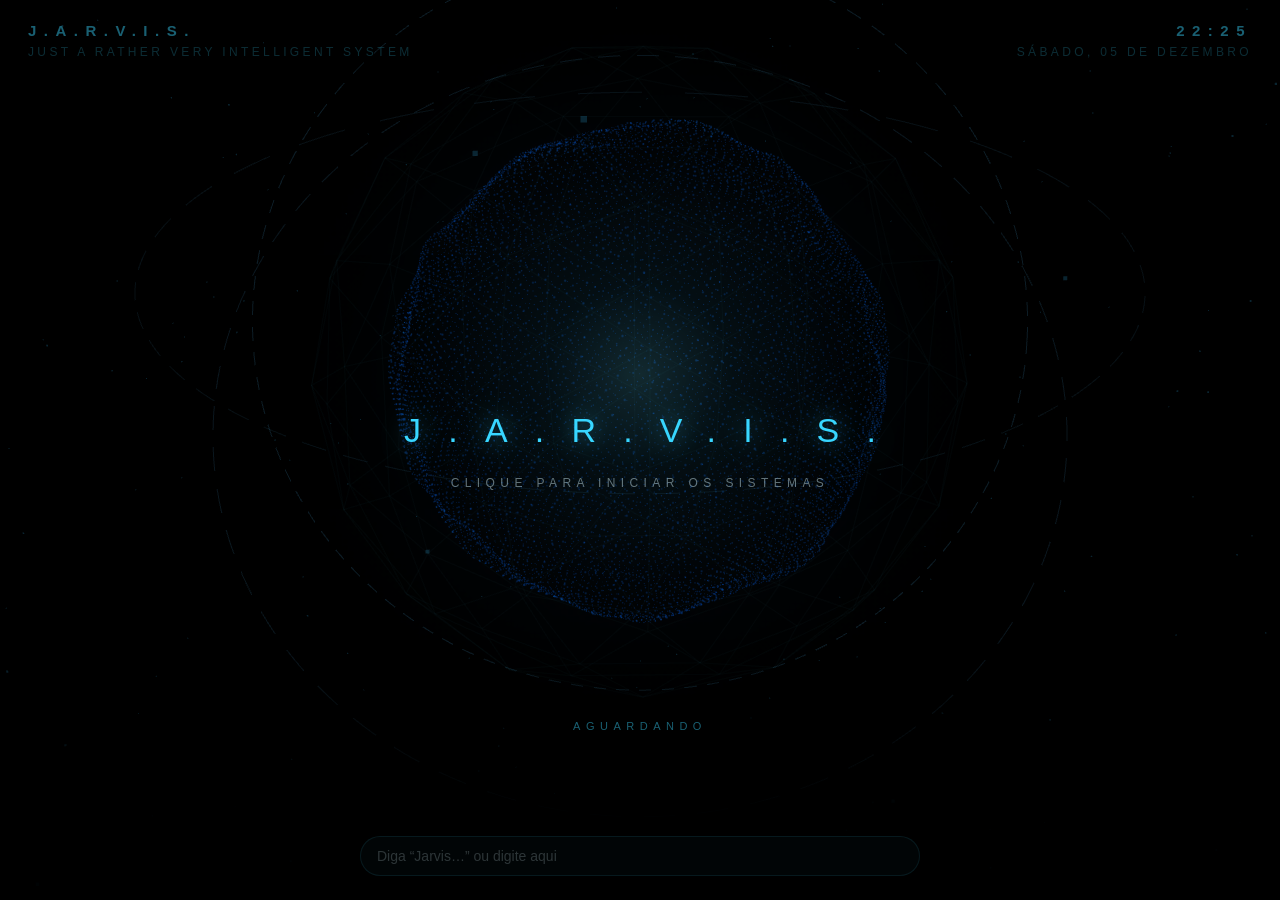
==== jarvis/web/index.html @ 2bdb6490 "JARVIS vira aplicativo: janela preta com esfera 3D que reage aos graves da voz - app.py (pywebview) " ====
<!doctype html>
<html lang="pt-BR">
<head>
<meta charset="utf-8">
<meta name="viewport" content="width=device-width, initial-scale=1">
<title>J.A.R.V.I.S.</title>
<style>
  :root {
    --fundo: #000;
    --ciano: #38d6ff;
    --ciano-fraco: rgba(56, 214, 255, 0.45);
    --texto: #d8f6ff;
    --apagado: rgba(216, 246, 255, 0.45);
  }
  * { box-sizing: border-box; margin: 0; padding: 0; }
  html, body { height: 100%; background: var(--fundo); color: var(--texto); overflow: hidden;
    font-family: "Segoe UI", "SF Pro Display", "Helvetica Neue", Arial, sans-serif; user-select: none; }
  canvas { position: fixed; inset: 0; display: block; }

  .hud { position: fixed; pointer-events: none; letter-spacing: .28em; font-size: 12px;
    text-transform: uppercase; color: var(--ciano-fraco); }
  .hud.topo-esq { top: 22px; left: 28px; }
  .hud.topo-dir { top: 22px; right: 28px; text-align: right; }
  .hud .titulo { color: var(--ciano); font-size: 15px; font-weight: 600; letter-spacing: .5em; }
  .hud .linha { margin-top: 6px; }

  #estado { position: fixed; left: 50%; bottom: 168px; transform: translateX(-50%);
    font-size: 11px; letter-spacing: .5em; color: var(--ciano); text-transform: uppercase;
    pointer-events: none; transition: opacity .3s; }

  #sombra { position: fixed; left: 0; right: 0; bottom: 0; height: 260px; pointer-events: none;
    background: linear-gradient(to top, rgba(0,0,0,.92) 35%, rgba(0,0,0,0)); }
  #legendas { position: fixed; left: 50%; bottom: 82px; transform: translateX(-50%);
    width: min(820px, calc(100% - 32px)); text-align: center; pointer-events: none; }
  #voce { color: var(--apagado); font-size: 14px; min-height: 20px; }
  #fala { margin-top: 8px; font-size: 19px; line-height: 1.45; min-height: 28px;
    text-shadow: 0 0 18px rgba(56, 214, 255, .35); }

  #barra { position: fixed; left: 50%; bottom: 24px; transform: translateX(-50%);
    width: min(560px, calc(100% - 32px)); display: flex; gap: 10px; }
  #entrada { flex: 1; background: rgba(56, 214, 255, .05); border: 1px solid rgba(56, 214, 255, .22);
    color: var(--texto); padding: 11px 16px; border-radius: 22px; font-size: 14px; outline: none;
    user-select: text; transition: border-color .2s; }
  #entrada:focus { border-color: var(--ciano); }
  #entrada::placeholder { color: var(--apagado); }

  #confirmacao { position: fixed; left: 50%; bottom: 220px; transform: translateX(-50%);
    display: none; gap: 14px; }
  #confirmacao.ativa { display: flex; }
  .botao { background: transparent; border: 1px solid var(--ciano); color: var(--ciano);
    padding: 9px 26px; border-radius: 20px; letter-spacing: .3em; font-size: 12px; cursor: pointer; }
  .botao:hover { background: rgba(56, 214, 255, .12); }

  #inicio { position: fixed; inset: 0; display: flex; flex-direction: column; align-items: center;
    justify-content: center; gap: 26px; background: rgba(0, 0, 0, .55); cursor: pointer;
    transition: opacity .8s; z-index: 5; }
  #inicio.sumindo { opacity: 0; pointer-events: none; }
  #inicio h1 { font-weight: 300; letter-spacing: .8em; font-size: 34px; margin-right: -.8em; color: var(--ciano);
    text-shadow: 0 0 24px rgba(56, 214, 255, .6); }
  #inicio p { letter-spacing: .45em; font-size: 12px; color: var(--apagado); text-transform: uppercase;
    animation: piscar 2s ease-in-out infinite; }
  @media (max-width: 760px) { .hud .linha { display: none; } }
  @keyframes piscar { 50% { opacity: .35; } }
</style>
</head>
<body>
  <canvas id="cena"></canvas>

  <div class="hud topo-esq">
    <div class="titulo">J.A.R.V.I.S.</div>
    <div class="linha">Just A Rather Very Intelligent System</div>
  </div>
  <div class="hud topo-dir">
    <div class="titulo" id="relogio">--:--</div>
    <div class="linha" id="data"></div>
  </div>

  <div id="sombra"></div>
  <div id="estado">aguardando</div>
  <div id="confirmacao">
    <button class="botao" data-resposta="sim">Sim</button>
    <button class="botao" data-resposta="não">Não</button>
  </div>
  <div id="legendas">
    <div id="voce"></div>
    <div id="fala"></div>
  </div>
  <form id="barra" autocomplete="off">
    <input id="entrada" placeholder="Diga “Jarvis…” ou digite aqui">
  </form>

  <div id="inicio">
    <h1>J.A.R.V.I.S.</h1>
    <p>Clique para iniciar os sistemas</p>
  </div>

  <script type="module" src="app.js"></script>
</body>
</html>
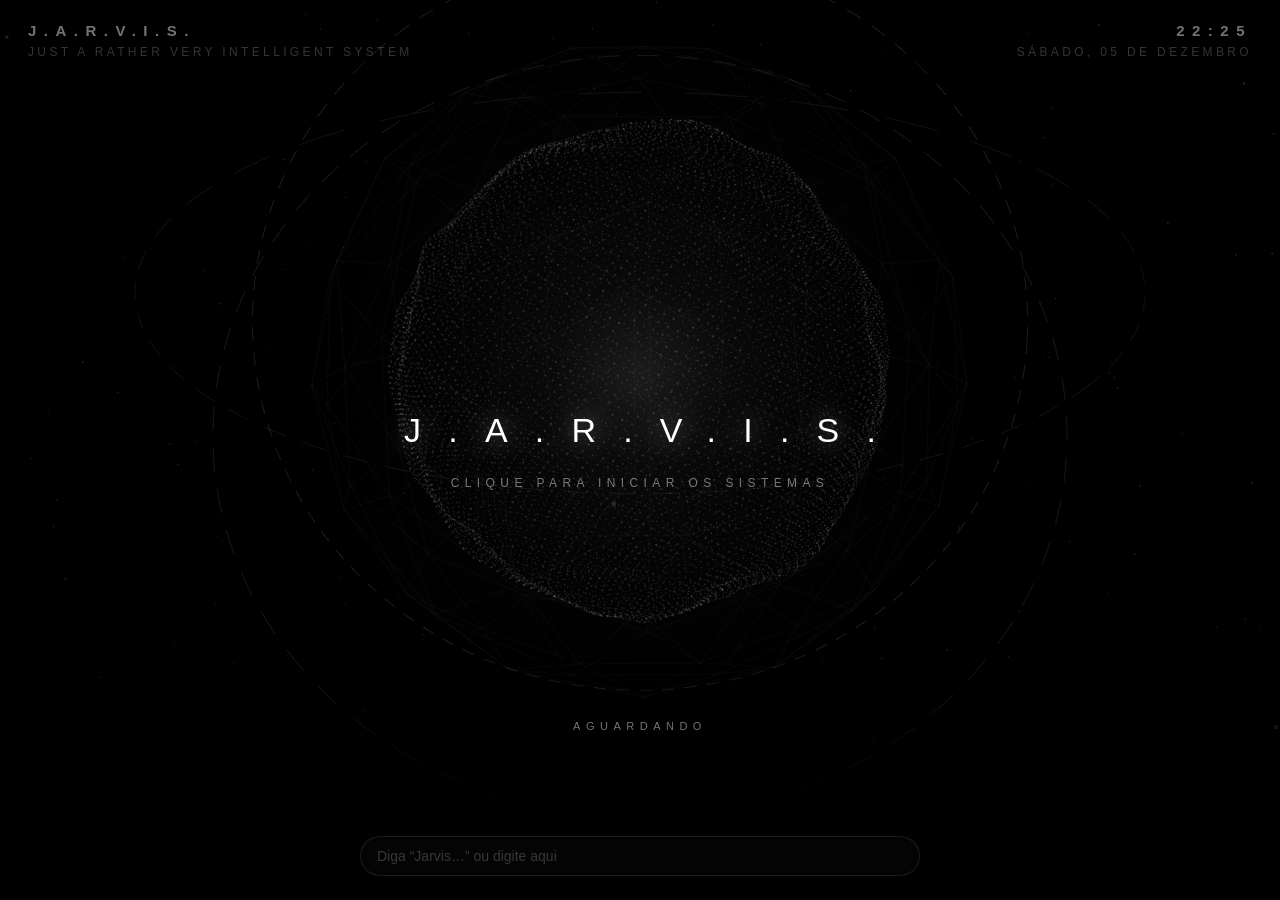
==== commit 789775f3: "JARVIS mais natural e rápido, visual preto e branco - Fala em streaming: começa a falar na primeira " ====
--- a/jarvis/web/index.html
+++ b/jarvis/web/index.html
@@ -7,10 +7,10 @@
 <style>
   :root {
     --fundo: #000;
-    --ciano: #38d6ff;
-    --ciano-fraco: rgba(56, 214, 255, 0.45);
-    --texto: #d8f6ff;
-    --apagado: rgba(216, 246, 255, 0.45);
+    --destaque: #ffffff;
+    --destaque-fraco: rgba(255, 255, 255, 0.45);
+    --texto: #f2f2f2;
+    --apagado: rgba(255, 255, 255, 0.45);
   }
   * { box-sizing: border-box; margin: 0; padding: 0; }
   html, body { height: 100%; background: var(--fundo); color: var(--texto); overflow: hidden;
@@ -18,14 +18,14 @@
   canvas { position: fixed; inset: 0; display: block; }
 
   .hud { position: fixed; pointer-events: none; letter-spacing: .28em; font-size: 12px;
-    text-transform: uppercase; color: var(--ciano-fraco); }
+    text-transform: uppercase; color: var(--destaque-fraco); }
   .hud.topo-esq { top: 22px; left: 28px; }
   .hud.topo-dir { top: 22px; right: 28px; text-align: right; }
-  .hud .titulo { color: var(--ciano); font-size: 15px; font-weight: 600; letter-spacing: .5em; }
+  .hud .titulo { color: var(--destaque); font-size: 15px; font-weight: 600; letter-spacing: .5em; }
   .hud .linha { margin-top: 6px; }
 
   #estado { position: fixed; left: 50%; bottom: 168px; transform: translateX(-50%);
-    font-size: 11px; letter-spacing: .5em; color: var(--ciano); text-transform: uppercase;
+    font-size: 11px; letter-spacing: .5em; color: var(--destaque); text-transform: uppercase;
     pointer-events: none; transition: opacity .3s; }
 
   #sombra { position: fixed; left: 0; right: 0; bottom: 0; height: 260px; pointer-events: none;
@@ -34,29 +34,29 @@
     width: min(820px, calc(100% - 32px)); text-align: center; pointer-events: none; }
   #voce { color: var(--apagado); font-size: 14px; min-height: 20px; }
   #fala { margin-top: 8px; font-size: 19px; line-height: 1.45; min-height: 28px;
-    text-shadow: 0 0 18px rgba(56, 214, 255, .35); }
+    text-shadow: 0 0 18px rgba(255, 255, 255, .25); }
 
   #barra { position: fixed; left: 50%; bottom: 24px; transform: translateX(-50%);
     width: min(560px, calc(100% - 32px)); display: flex; gap: 10px; }
-  #entrada { flex: 1; background: rgba(56, 214, 255, .05); border: 1px solid rgba(56, 214, 255, .22);
+  #entrada { flex: 1; background: rgba(255, 255, 255, .04); border: 1px solid rgba(255, 255, 255, .2);
     color: var(--texto); padding: 11px 16px; border-radius: 22px; font-size: 14px; outline: none;
     user-select: text; transition: border-color .2s; }
-  #entrada:focus { border-color: var(--ciano); }
+  #entrada:focus { border-color: var(--destaque); }
   #entrada::placeholder { color: var(--apagado); }
 
   #confirmacao { position: fixed; left: 50%; bottom: 220px; transform: translateX(-50%);
     display: none; gap: 14px; }
   #confirmacao.ativa { display: flex; }
-  .botao { background: transparent; border: 1px solid var(--ciano); color: var(--ciano);
+  .botao { background: transparent; border: 1px solid var(--destaque); color: var(--destaque);
     padding: 9px 26px; border-radius: 20px; letter-spacing: .3em; font-size: 12px; cursor: pointer; }
-  .botao:hover { background: rgba(56, 214, 255, .12); }
+  .botao:hover { background: rgba(255, 255, 255, .1); }
 
   #inicio { position: fixed; inset: 0; display: flex; flex-direction: column; align-items: center;
     justify-content: center; gap: 26px; background: rgba(0, 0, 0, .55); cursor: pointer;
     transition: opacity .8s; z-index: 5; }
   #inicio.sumindo { opacity: 0; pointer-events: none; }
-  #inicio h1 { font-weight: 300; letter-spacing: .8em; font-size: 34px; margin-right: -.8em; color: var(--ciano);
-    text-shadow: 0 0 24px rgba(56, 214, 255, .6); }
+  #inicio h1 { font-weight: 300; letter-spacing: .8em; font-size: 34px; margin-right: -.8em; color: var(--destaque);
+    text-shadow: 0 0 24px rgba(255, 255, 255, .45); }
   #inicio p { letter-spacing: .45em; font-size: 12px; color: var(--apagado); text-transform: uppercase;
     animation: piscar 2s ease-in-out infinite; }
   @media (max-width: 760px) { .hud .linha { display: none; } }
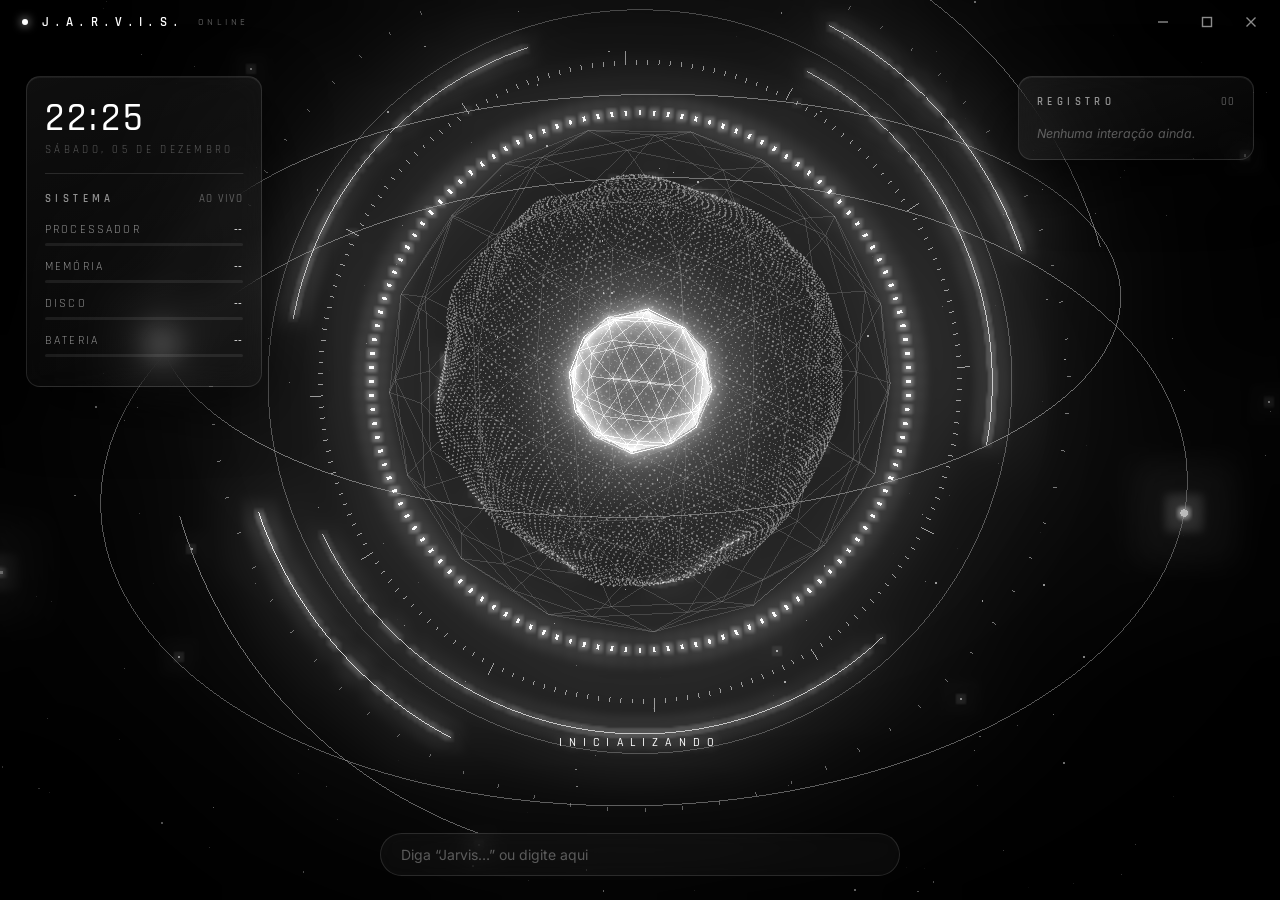
==== commit 0e724bf3: "JARVIS 2.0: palmas, Whisper, controle total do PC e visual premium - Detector de palmas (JARVIS-Palm" ====
--- a/jarvis/web/index.html
+++ b/jarvis/web/index.html
@@ -4,82 +4,145 @@
 <meta charset="utf-8">
 <meta name="viewport" content="width=device-width, initial-scale=1">
 <title>J.A.R.V.I.S.</title>
+<link rel="preconnect" href="https://fonts.googleapis.com">
+<link rel="preconnect" href="https://fonts.gstatic.com" crossorigin>
+<link href="https://fonts.googleapis.com/css2?family=Inter:wght@300;400;500&family=Rajdhani:wght@400;500;600&display=swap" rel="stylesheet">
+<script type="importmap">{ "imports": { "three": "./three.module.min.js" } }</script>
 <style>
   :root {
     --fundo: #000;
-    --destaque: #ffffff;
-    --destaque-fraco: rgba(255, 255, 255, 0.45);
-    --texto: #f2f2f2;
-    --apagado: rgba(255, 255, 255, 0.45);
+    --branco: #ffffff;
+    --texto: #ededed;
+    --suave: rgba(255, 255, 255, 0.55);
+    --apagado: rgba(255, 255, 255, 0.32);
+    --linha: rgba(255, 255, 255, 0.12);
+    --vidro: rgba(255, 255, 255, 0.035);
+    --hud: "Rajdhani", "Segoe UI", sans-serif;
+    --corpo: "Inter", "Segoe UI", sans-serif;
   }
   * { box-sizing: border-box; margin: 0; padding: 0; }
   html, body { height: 100%; background: var(--fundo); color: var(--texto); overflow: hidden;
-    font-family: "Segoe UI", "SF Pro Display", "Helvetica Neue", Arial, sans-serif; user-select: none; }
+    font-family: var(--corpo); user-select: none; -webkit-font-smoothing: antialiased; }
   canvas { position: fixed; inset: 0; display: block; }
 
-  .hud { position: fixed; pointer-events: none; letter-spacing: .28em; font-size: 12px;
-    text-transform: uppercase; color: var(--destaque-fraco); }
-  .hud.topo-esq { top: 22px; left: 28px; }
-  .hud.topo-dir { top: 22px; right: 28px; text-align: right; }
-  .hud .titulo { color: var(--destaque); font-size: 15px; font-weight: 600; letter-spacing: .5em; }
-  .hud .linha { margin-top: 6px; }
+  /* Vinheta cinematográfica */
+  .vinheta { position: fixed; inset: 0; pointer-events: none;
+    background: radial-gradient(ellipse at 50% 45%, transparent 45%, rgba(0,0,0,.55) 80%, #000 100%); }
 
-  #estado { position: fixed; left: 50%; bottom: 168px; transform: translateX(-50%);
-    font-size: 11px; letter-spacing: .5em; color: var(--destaque); text-transform: uppercase;
-    pointer-events: none; transition: opacity .3s; }
+  /* Barra de título (janela sem bordas) */
+  #titulo { position: fixed; top: 0; left: 0; right: 0; height: 44px; display: flex; align-items: center;
+    justify-content: space-between; padding: 0 8px 0 22px; z-index: 10; }
+  .marca { font-family: var(--hud); font-weight: 600; letter-spacing: .55em; font-size: 13px; color: var(--branco);
+    display: flex; align-items: center; gap: 14px; pointer-events: none; }
+  .marca .ponto { width: 6px; height: 6px; border-radius: 50%; background: var(--branco);
+    box-shadow: 0 0 10px var(--branco); animation: pulsar 2.4s ease-in-out infinite; }
+  .marca small { font-weight: 500; letter-spacing: .35em; font-size: 10px; color: var(--apagado); }
+  .controles { display: flex; gap: 2px; }
+  .controles button { width: 42px; height: 30px; border: 0; background: transparent; color: var(--suave);
+    cursor: pointer; border-radius: 6px; display: grid; place-items: center; transition: background .15s, color .15s; }
+  .controles button:hover { background: rgba(255,255,255,.08); color: var(--branco); }
+  .controles button.fechar:hover { background: rgba(255,255,255,.9); color: #000; }
+  .controles svg { width: 12px; height: 12px; stroke: currentColor; stroke-width: 1.4; fill: none; }
 
-  #sombra { position: fixed; left: 0; right: 0; bottom: 0; height: 260px; pointer-events: none;
-    background: linear-gradient(to top, rgba(0,0,0,.92) 35%, rgba(0,0,0,0)); }
+  /* Painéis de vidro */
+  .painel { position: fixed; top: 76px; width: 236px; padding: 18px 18px 16px; border: 1px solid var(--linha);
+    background: linear-gradient(160deg, rgba(255,255,255,.06), rgba(255,255,255,.015));
+    backdrop-filter: blur(14px); -webkit-backdrop-filter: blur(14px); border-radius: 14px;
+    box-shadow: 0 20px 60px rgba(0,0,0,.6), inset 0 1px 0 rgba(255,255,255,.06); }
+  .painel.esq { left: 26px; }
+  .painel.dir { right: 26px; }
+  .painel h2 { font-family: var(--hud); font-weight: 600; font-size: 11px; letter-spacing: .4em; color: var(--suave);
+    display: flex; justify-content: space-between; margin-bottom: 16px; }
+  .painel h2 span { color: var(--apagado); letter-spacing: .1em; font-weight: 500; }
+  .medida { margin-bottom: 13px; }
+  .medida .rotulo { display: flex; justify-content: space-between; font-family: var(--hud); font-size: 12px;
+    letter-spacing: .18em; color: var(--suave); margin-bottom: 6px; }
+  .medida .rotulo b { color: var(--branco); font-weight: 500; letter-spacing: .05em; font-variant-numeric: tabular-nums; }
+  .barra-medida { height: 3px; background: rgba(255,255,255,.08); border-radius: 2px; overflow: hidden; }
+  .barra-medida i { display: block; height: 100%; width: 0; background: linear-gradient(90deg, rgba(255,255,255,.5), #fff);
+    box-shadow: 0 0 8px rgba(255,255,255,.7); transition: width .8s cubic-bezier(.2,.8,.2,1); }
+  .relogio { font-family: var(--hud); font-size: 40px; font-weight: 500; letter-spacing: .08em; color: var(--branco);
+    line-height: 1; margin: 4px 0 4px; font-variant-numeric: tabular-nums; }
+  .data { font-family: var(--hud); font-size: 11px; letter-spacing: .3em; color: var(--apagado); text-transform: uppercase;
+    margin-bottom: 18px; padding-bottom: 16px; border-bottom: 1px solid var(--linha); }
+
+  #registro { list-style: none; display: flex; flex-direction: column; gap: 11px; max-height: 330px; overflow: hidden; }
+  #registro li { font-size: 12.5px; line-height: 1.45; color: var(--suave); border-left: 1px solid var(--linha);
+    padding-left: 10px; animation: entrar .4s ease both; }
+  #registro li.jarvis { color: var(--texto); border-left-color: rgba(255,255,255,.6); }
+  #registro li small { display: block; font-family: var(--hud); letter-spacing: .25em; font-size: 9.5px;
+    color: var(--apagado); margin-bottom: 2px; text-transform: uppercase; }
+  #registro .vazio { border: 0; padding: 0; color: var(--apagado); font-style: italic; }
+
+  /* Centro inferior */
+  #estado { position: fixed; left: 50%; bottom: 150px; transform: translateX(-50%); font-family: var(--hud);
+    font-size: 12px; font-weight: 500; letter-spacing: .6em; margin-right: -.6em; color: var(--branco);
+    text-transform: uppercase; pointer-events: none; text-shadow: 0 0 12px rgba(255,255,255,.6); }
   #legendas { position: fixed; left: 50%; bottom: 82px; transform: translateX(-50%);
-    width: min(820px, calc(100% - 32px)); text-align: center; pointer-events: none; }
-  #voce { color: var(--apagado); font-size: 14px; min-height: 20px; }
-  #fala { margin-top: 8px; font-size: 19px; line-height: 1.45; min-height: 28px;
-    text-shadow: 0 0 18px rgba(255, 255, 255, .25); }
-
-  #barra { position: fixed; left: 50%; bottom: 24px; transform: translateX(-50%);
-    width: min(560px, calc(100% - 32px)); display: flex; gap: 10px; }
-  #entrada { flex: 1; background: rgba(255, 255, 255, .04); border: 1px solid rgba(255, 255, 255, .2);
-    color: var(--texto); padding: 11px 16px; border-radius: 22px; font-size: 14px; outline: none;
-    user-select: text; transition: border-color .2s; }
-  #entrada:focus { border-color: var(--destaque); }
+    width: min(780px, calc(100% - 32px)); text-align: center; pointer-events: none; }
+  #voce { color: var(--apagado); font-size: 13px; min-height: 18px; font-style: italic; }
+  #fala { margin-top: 6px; font-size: 18px; font-weight: 300; line-height: 1.5; min-height: 27px; color: var(--branco);
+    text-shadow: 0 0 22px rgba(255,255,255,.25); }
+  #barra { position: fixed; left: 50%; bottom: 24px; transform: translateX(-50%); width: min(520px, calc(100% - 32px)); }
+  #entrada { width: 100%; background: var(--vidro); border: 1px solid var(--linha); color: var(--texto);
+    padding: 12px 20px; border-radius: 24px; font: 400 14px var(--corpo); outline: none; user-select: text;
+    backdrop-filter: blur(10px); transition: border-color .2s, box-shadow .2s; }
+  #entrada:focus { border-color: rgba(255,255,255,.45); box-shadow: 0 0 24px rgba(255,255,255,.08); }
   #entrada::placeholder { color: var(--apagado); }
 
-  #confirmacao { position: fixed; left: 50%; bottom: 220px; transform: translateX(-50%);
-    display: none; gap: 14px; }
-  #confirmacao.ativa { display: flex; }
-  .botao { background: transparent; border: 1px solid var(--destaque); color: var(--destaque);
-    padding: 9px 26px; border-radius: 20px; letter-spacing: .3em; font-size: 12px; cursor: pointer; }
-  .botao:hover { background: rgba(255, 255, 255, .1); }
+  #confirmacao { position: fixed; left: 50%; bottom: 196px; transform: translateX(-50%); display: none; gap: 14px; }
+  #confirmacao.ativa { display: flex; animation: entrar .3s ease both; }
+  .botao { background: rgba(255,255,255,.04); border: 1px solid rgba(255,255,255,.55); color: var(--branco);
+    padding: 9px 30px; border-radius: 20px; font: 600 12px var(--hud); letter-spacing: .35em; cursor: pointer;
+    backdrop-filter: blur(8px); }
+  .botao:hover { background: var(--branco); color: #000; }
 
-  #inicio { position: fixed; inset: 0; display: flex; flex-direction: column; align-items: center;
-    justify-content: center; gap: 26px; background: rgba(0, 0, 0, .55); cursor: pointer;
-    transition: opacity .8s; z-index: 5; }
+  #inicio { position: fixed; inset: 0; display: none; flex-direction: column; align-items: center; justify-content: center;
+    gap: 26px; background: rgba(0,0,0,.6); cursor: pointer; z-index: 20; transition: opacity .8s; }
+  #inicio.visivel { display: flex; }
   #inicio.sumindo { opacity: 0; pointer-events: none; }
-  #inicio h1 { font-weight: 300; letter-spacing: .8em; font-size: 34px; margin-right: -.8em; color: var(--destaque);
-    text-shadow: 0 0 24px rgba(255, 255, 255, .45); }
-  #inicio p { letter-spacing: .45em; font-size: 12px; color: var(--apagado); text-transform: uppercase;
-    animation: piscar 2s ease-in-out infinite; }
-  @media (max-width: 760px) { .hud .linha { display: none; } }
-  @keyframes piscar { 50% { opacity: .35; } }
+  #inicio h1 { font: 500 34px var(--hud); letter-spacing: .8em; margin-right: -.8em; color: var(--branco);
+    text-shadow: 0 0 30px rgba(255,255,255,.5); }
+  #inicio p { font: 500 12px var(--hud); letter-spacing: .45em; color: var(--apagado); text-transform: uppercase;
+    animation: pulsar 2s ease-in-out infinite; }
+
+  @keyframes pulsar { 50% { opacity: .35; } }
+  @keyframes entrar { from { opacity: 0; transform: translateY(6px); } }
+  @media (max-width: 1080px) { .painel { display: none; } }
 </style>
 </head>
 <body>
   <canvas id="cena"></canvas>
+  <div class="vinheta"></div>
 
-  <div class="hud topo-esq">
-    <div class="titulo">J.A.R.V.I.S.</div>
-    <div class="linha">Just A Rather Very Intelligent System</div>
-  </div>
-  <div class="hud topo-dir">
-    <div class="titulo" id="relogio">--:--</div>
-    <div class="linha" id="data"></div>
-  </div>
+  <header id="titulo" class="pywebview-drag-region">
+    <div class="marca"><span class="ponto"></span>J.A.R.V.I.S. <small>ONLINE</small></div>
+    <div class="controles">
+      <button data-acao="minimizar" title="Minimizar"><svg viewBox="0 0 12 12"><path d="M1 6h10"/></svg></button>
+      <button data-acao="maximizar" title="Tela cheia"><svg viewBox="0 0 12 12"><rect x="1.5" y="1.5" width="9" height="9"/></svg></button>
+      <button data-acao="fechar" class="fechar" title="Fechar"><svg viewBox="0 0 12 12"><path d="M1.5 1.5l9 9M10.5 1.5l-9 9"/></svg></button>
+    </div>
+  </header>
 
-  <div id="sombra"></div>
-  <div id="estado">aguardando</div>
+  <aside class="painel esq">
+    <div class="relogio" id="relogio">--:--</div>
+    <div class="data" id="data"></div>
+    <h2>SISTEMA <span>AO VIVO</span></h2>
+    <div class="medida"><div class="rotulo">PROCESSADOR <b id="v-cpu">--</b></div><div class="barra-medida"><i id="b-cpu"></i></div></div>
+    <div class="medida"><div class="rotulo">MEMÓRIA <b id="v-memoria">--</b></div><div class="barra-medida"><i id="b-memoria"></i></div></div>
+    <div class="medida"><div class="rotulo">DISCO <b id="v-disco">--</b></div><div class="barra-medida"><i id="b-disco"></i></div></div>
+    <div class="medida" id="m-bateria"><div class="rotulo">BATERIA <b id="v-bateria">--</b></div><div class="barra-medida"><i id="b-bateria"></i></div></div>
+  </aside>
+
+  <aside class="painel dir">
+    <h2>REGISTRO <span id="contador">00</span></h2>
+    <ul id="registro"><li class="vazio">Nenhuma interação ainda.</li></ul>
+  </aside>
+
+  <div id="estado">inicializando</div>
   <div id="confirmacao">
-    <button class="botao" data-resposta="sim">Sim</button>
-    <button class="botao" data-resposta="não">Não</button>
+    <button class="botao" data-resposta="sim">SIM</button>
+    <button class="botao" data-resposta="não">NÃO</button>
   </div>
   <div id="legendas">
     <div id="voce"></div>
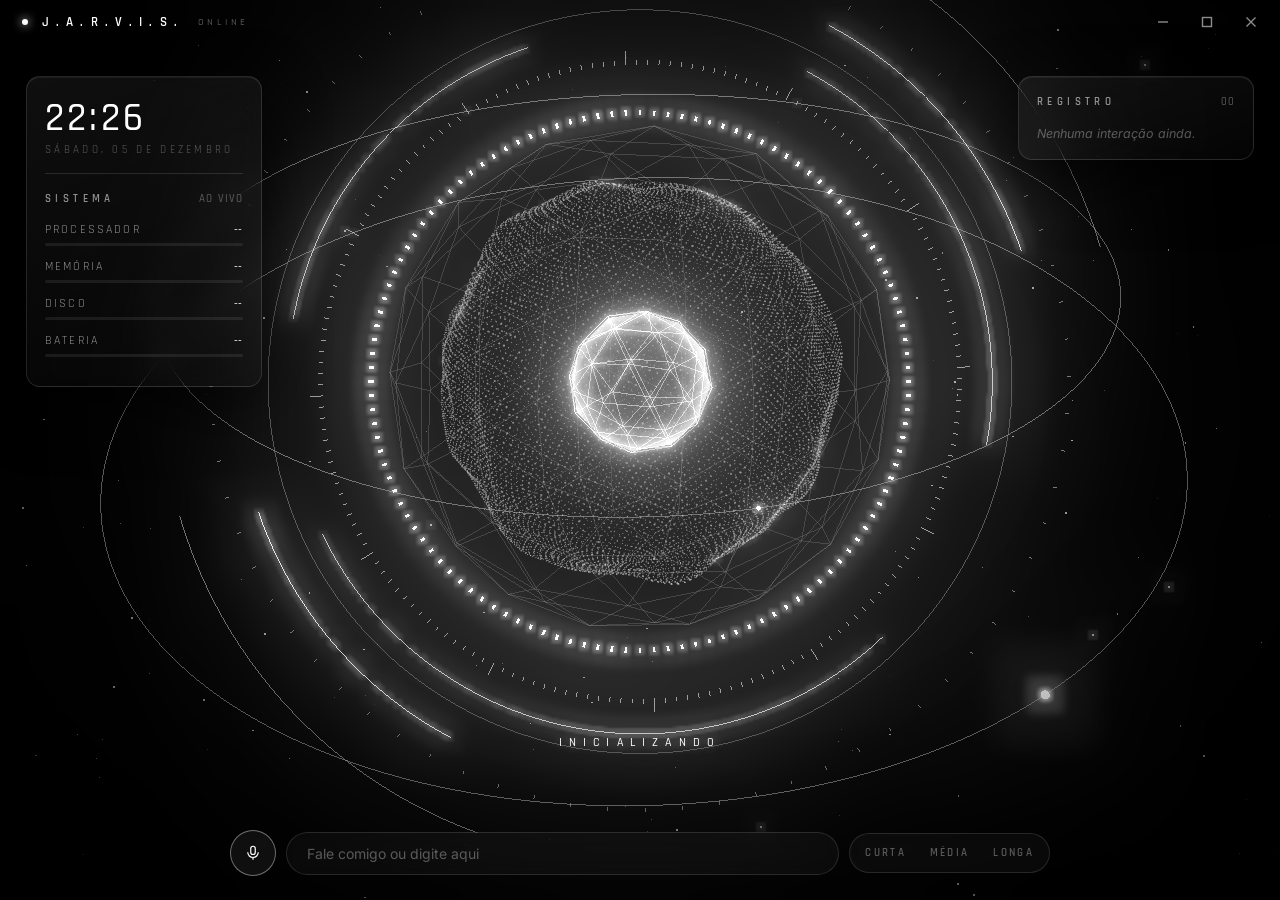
==== commit 27ac405a: "JARVIS: escuta contínua, modos de resposta e palmas com Back in Black - Escuta contínua sem palavra " ====
--- a/jarvis/web/index.html
+++ b/jarvis/web/index.html
@@ -83,8 +83,24 @@
   #voce { color: var(--apagado); font-size: 13px; min-height: 18px; font-style: italic; }
   #fala { margin-top: 6px; font-size: 18px; font-weight: 300; line-height: 1.5; min-height: 27px; color: var(--branco);
     text-shadow: 0 0 22px rgba(255,255,255,.25); }
-  #barra { position: fixed; left: 50%; bottom: 24px; transform: translateX(-50%); width: min(520px, calc(100% - 32px)); }
-  #entrada { width: 100%; background: var(--vidro); border: 1px solid var(--linha); color: var(--texto);
+  #barra { position: fixed; left: 50%; bottom: 24px; transform: translateX(-50%); width: min(820px, calc(100% - 32px));
+    display: flex; align-items: center; gap: 10px; }
+  #microfone { flex: none; width: 46px; height: 46px; border-radius: 50%; border: 1px solid rgba(255,255,255,.4);
+    background: rgba(255,255,255,.06); color: var(--branco); cursor: pointer; display: grid; place-items: center;
+    backdrop-filter: blur(10px); transition: background .2s, box-shadow .2s, border-color .2s; }
+  #microfone svg { width: 18px; height: 18px; stroke: currentColor; stroke-width: 1.6; fill: none; }
+  #microfone:not(.mudo) { box-shadow: 0 0 0 0 rgba(255,255,255,.35); animation: aura 2.4s ease-out infinite; }
+  #microfone.mudo { border-color: var(--linha); color: var(--apagado); background: transparent; }
+  #microfone .risco { display: none; }
+  #microfone.mudo .risco { display: block; }
+  @keyframes aura { 0% { box-shadow: 0 0 0 0 rgba(255,255,255,.3); } 100% { box-shadow: 0 0 0 14px rgba(255,255,255,0); } }
+  .modos { flex: none; display: flex; padding: 3px; border: 1px solid var(--linha); border-radius: 22px;
+    background: var(--vidro); backdrop-filter: blur(10px); }
+  .modos button { border: 0; background: transparent; color: var(--apagado); font: 600 10.5px var(--hud);
+    letter-spacing: .22em; padding: 9px 12px; border-radius: 18px; cursor: pointer; transition: all .2s; }
+  .modos button:hover { color: var(--branco); }
+  .modos button.ativo { background: var(--branco); color: #000; }
+  #entrada { flex: 1; min-width: 0; background: var(--vidro); border: 1px solid var(--linha); color: var(--texto);
     padding: 12px 20px; border-radius: 24px; font: 400 14px var(--corpo); outline: none; user-select: text;
     backdrop-filter: blur(10px); transition: border-color .2s, box-shadow .2s; }
   #entrada:focus { border-color: rgba(255,255,255,.45); box-shadow: 0 0 24px rgba(255,255,255,.08); }
@@ -109,6 +125,7 @@
   @keyframes pulsar { 50% { opacity: .35; } }
   @keyframes entrar { from { opacity: 0; transform: translateY(6px); } }
   @media (max-width: 1080px) { .painel { display: none; } }
+  @media (max-width: 640px) { .modos button { padding: 9px 8px; letter-spacing: .1em; } }
 </style>
 </head>
 <body>
@@ -149,7 +166,16 @@
     <div id="fala"></div>
   </div>
   <form id="barra" autocomplete="off">
-    <input id="entrada" placeholder="Diga “Jarvis…” ou digite aqui">
+    <button type="button" id="microfone" title="Parar / voltar a ouvir (Ctrl+M)">
+      <svg viewBox="0 0 24 24"><rect x="9" y="3" width="6" height="11" rx="3"/><path d="M5 11a7 7 0 0 0 14 0M12 18v3"/>
+        <path class="risco" d="M4 4l16 16"/></svg>
+    </button>
+    <input id="entrada" placeholder="Fale comigo ou digite aqui">
+    <div class="modos" title="Tamanho das respostas">
+      <button type="button" data-modo="curta">CURTA</button>
+      <button type="button" data-modo="moderada">MÉDIA</button>
+      <button type="button" data-modo="longa">LONGA</button>
+    </div>
   </form>
 
   <div id="inicio">
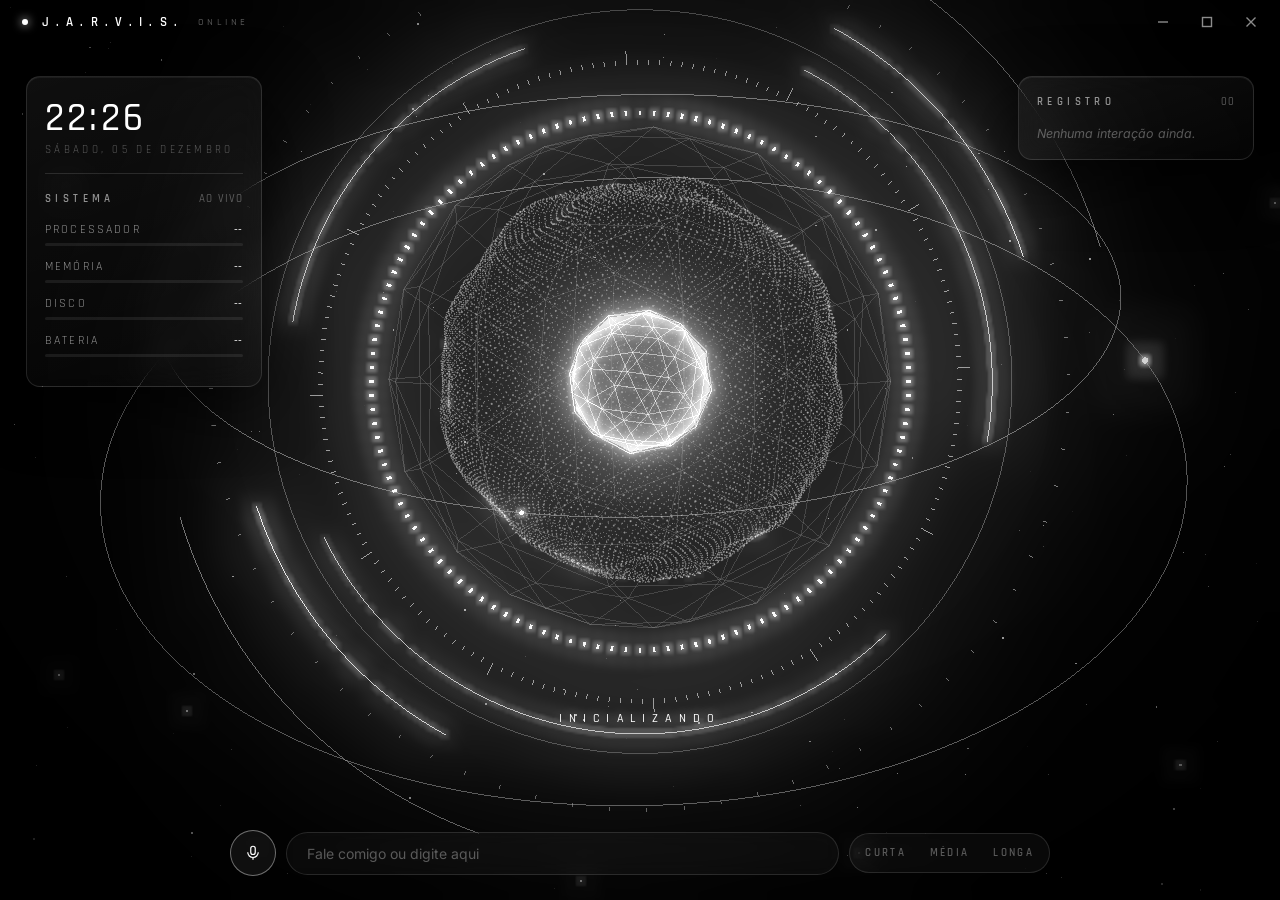
==== commit 7e556726: "JARVIS mais rápido: detecção de voz, comandos instantâneos e cronômetro - Grava com detector de voz " ====
--- a/jarvis/web/index.html
+++ b/jarvis/web/index.html
@@ -75,9 +75,11 @@
   #registro .vazio { border: 0; padding: 0; color: var(--apagado); font-style: italic; }
 
   /* Centro inferior */
-  #estado { position: fixed; left: 50%; bottom: 150px; transform: translateX(-50%); font-family: var(--hud);
+  #estado { position: fixed; left: 50%; bottom: 174px; transform: translateX(-50%); font-family: var(--hud);
     font-size: 12px; font-weight: 500; letter-spacing: .6em; margin-right: -.6em; color: var(--branco);
     text-transform: uppercase; pointer-events: none; text-shadow: 0 0 12px rgba(255,255,255,.6); }
+  #tempos { position: fixed; left: 50%; bottom: 156px; transform: translateX(-50%); font: 500 10px var(--hud);
+    letter-spacing: .25em; color: var(--apagado); text-transform: uppercase; pointer-events: none; }
   #legendas { position: fixed; left: 50%; bottom: 82px; transform: translateX(-50%);
     width: min(780px, calc(100% - 32px)); text-align: center; pointer-events: none; }
   #voce { color: var(--apagado); font-size: 13px; min-height: 18px; font-style: italic; }
@@ -106,7 +108,7 @@
   #entrada:focus { border-color: rgba(255,255,255,.45); box-shadow: 0 0 24px rgba(255,255,255,.08); }
   #entrada::placeholder { color: var(--apagado); }
 
-  #confirmacao { position: fixed; left: 50%; bottom: 196px; transform: translateX(-50%); display: none; gap: 14px; }
+  #confirmacao { position: fixed; left: 50%; bottom: 206px; transform: translateX(-50%); display: none; gap: 14px; }
   #confirmacao.ativa { display: flex; animation: entrar .3s ease both; }
   .botao { background: rgba(255,255,255,.04); border: 1px solid rgba(255,255,255,.55); color: var(--branco);
     padding: 9px 30px; border-radius: 20px; font: 600 12px var(--hud); letter-spacing: .35em; cursor: pointer;
@@ -157,6 +159,7 @@
   </aside>
 
   <div id="estado">inicializando</div>
+  <div id="tempos" title="Tempo para entender sua fala e para começar a responder"></div>
   <div id="confirmacao">
     <button class="botao" data-resposta="sim">SIM</button>
     <button class="botao" data-resposta="não">NÃO</button>
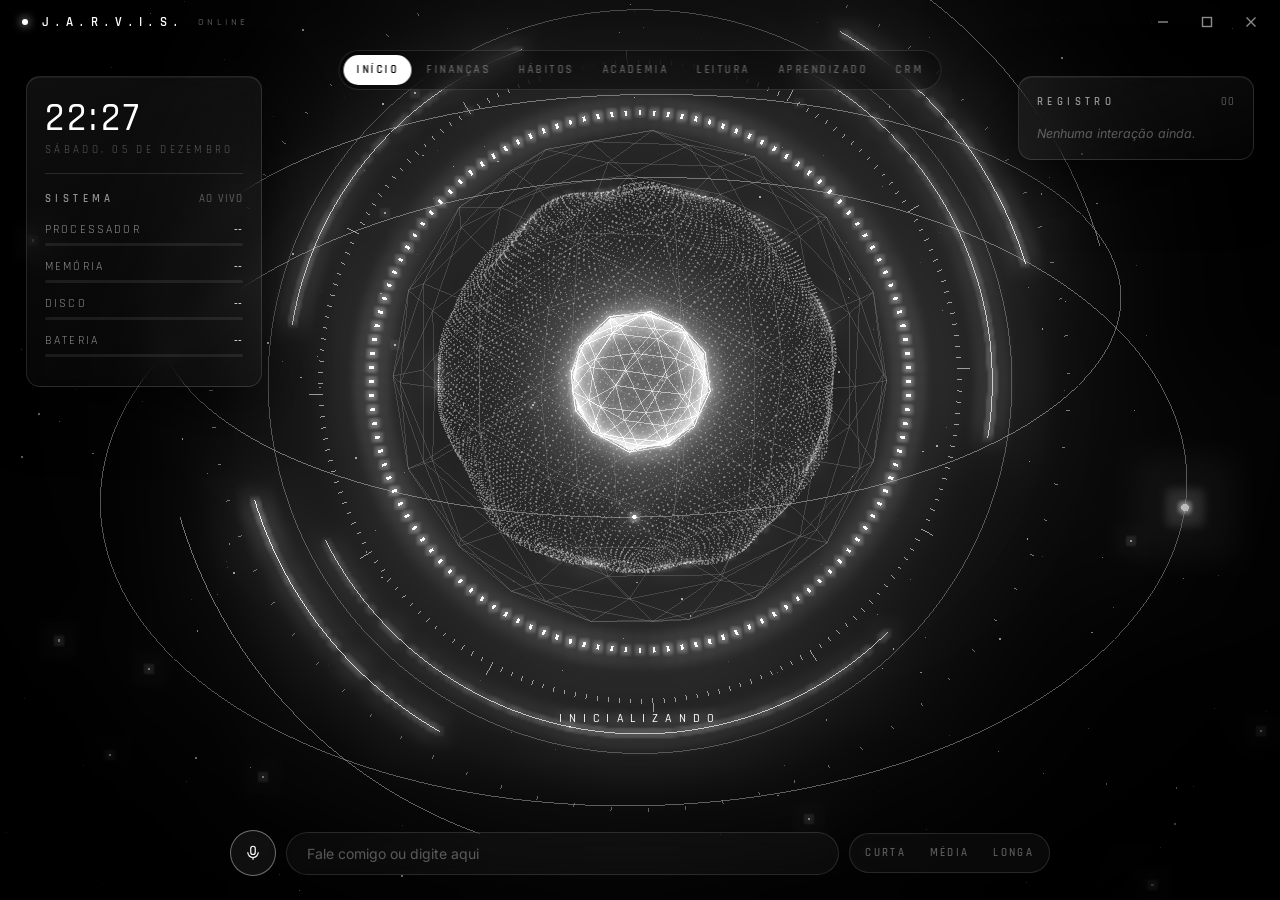
==== commit 9a836ef0: "JARVIS completo: áreas de finanças, hábitos, academia, leitura, aprendizado e CRM - Banco SQLite loc" ====
--- a/jarvis/web/index.html
+++ b/jarvis/web/index.html
@@ -124,6 +124,96 @@
   #inicio p { font: 500 12px var(--hud); letter-spacing: .45em; color: var(--apagado); text-transform: uppercase;
     animation: pulsar 2s ease-in-out infinite; }
 
+  /* Navegação entre áreas */
+  #navegacao { position: fixed; top: 50px; left: 50%; transform: translateX(-50%); display: flex; gap: 2px; padding: 4px;
+    border: 1px solid var(--linha); border-radius: 22px; background: rgba(0,0,0,.35); backdrop-filter: blur(12px); z-index: 9; }
+  #navegacao button { border: 0; background: transparent; color: var(--apagado); font: 600 10.5px var(--hud); letter-spacing: .24em;
+    padding: 8px 13px; border-radius: 18px; cursor: pointer; transition: all .2s; }
+  #navegacao button:hover { color: var(--branco); }
+  #navegacao button.ativo { background: var(--branco); color: #000; }
+
+  /* Painel de área (vidro sobre a esfera) */
+  #area { position: fixed; top: 98px; left: 50%; transform: translate(-50%, 12px); width: min(1180px, calc(100% - 40px));
+    bottom: 96px; display: flex; flex-direction: column; border: 1px solid var(--linha); border-radius: 18px;
+    background: linear-gradient(160deg, rgba(18,18,18,.86), rgba(6,6,6,.9)); backdrop-filter: blur(22px);
+    box-shadow: 0 30px 90px rgba(0,0,0,.7), inset 0 1px 0 rgba(255,255,255,.07); opacity: 0; pointer-events: none;
+    transition: opacity .35s, transform .35s; z-index: 8; user-select: text; }
+  body.com-area #area { opacity: 1; transform: translate(-50%, 0); pointer-events: auto; }
+  body.com-area .painel, body.com-area #legendas #voce, body.com-area #tempos { opacity: 0; pointer-events: none; }
+  body.com-area #cena { opacity: .45; transition: opacity .4s; }
+  body.com-area #estado { bottom: 72px; font-size: 10px; }
+  body.com-area #legendas { bottom: 96px; opacity: 0; }
+  #area > header { display: flex; align-items: center; justify-content: space-between; padding: 18px 24px 8px; }
+  #area h2 { font: 600 20px var(--hud); letter-spacing: .4em; color: var(--branco); }
+  #area-fechar { width: 34px; height: 34px; border-radius: 50%; border: 1px solid var(--linha); background: transparent;
+    color: var(--suave); font-size: 20px; cursor: pointer; }
+  #area-fechar:hover { color: #000; background: var(--branco); }
+  #area-conteudo { flex: 1; overflow-y: auto; padding: 8px 24px 24px; display: flex; flex-direction: column; gap: 18px; }
+  #area-conteudo::-webkit-scrollbar { width: 6px; } #area-conteudo::-webkit-scrollbar-thumb { background: rgba(255,255,255,.15); border-radius: 3px; }
+  .kpis { display: grid; grid-template-columns: repeat(auto-fit, minmax(180px, 1fr)); gap: 12px; }
+  .kpi { border: 1px solid var(--linha); border-radius: 14px; padding: 14px 16px; background: rgba(255,255,255,.03); }
+  .kpi small { display: block; font: 600 10px var(--hud); letter-spacing: .25em; color: var(--apagado); text-transform: uppercase; }
+  .kpi b { display: block; font: 500 28px var(--hud); color: var(--branco); margin-top: 6px; font-variant-numeric: tabular-nums; }
+  .kpi span { font-size: 11px; color: var(--apagado); }
+  .colunas { display: grid; grid-template-columns: repeat(auto-fit, minmax(340px, 1fr)); gap: 18px; align-items: start; }
+  .secao { display: flex; flex-direction: column; gap: 10px; margin-bottom: 8px; }
+  .secao h3 { font: 600 11px var(--hud); letter-spacing: .32em; color: var(--suave); text-transform: uppercase; }
+  .dica { font-size: 12px; color: var(--apagado); line-height: 1.5; }
+  .form-area { display: flex; flex-wrap: wrap; gap: 8px; }
+  .form-area input, .form-area select, .form-area textarea, input.mini {
+    flex: 1; min-width: 70px; background: rgba(255,255,255,.04); border: 1px solid var(--linha); border-radius: 10px;
+    color: var(--texto); padding: 9px 12px; font: 400 13px var(--corpo); outline: none; }
+  .form-area textarea { flex-basis: 100%; resize: vertical; }
+  .form-area select option { background: #111; }
+  .form-area input:focus, .form-area textarea:focus, input.mini:focus { border-color: rgba(255,255,255,.45); }
+  input.mini { flex: 0 0 80px; padding: 6px 9px; } input.mini.largo { flex: 1; }
+  .botao-area { border: 1px solid rgba(255,255,255,.5); background: transparent; color: var(--branco); border-radius: 10px;
+    padding: 8px 14px; font: 600 10.5px var(--hud); letter-spacing: .2em; cursor: pointer; text-transform: uppercase; }
+  .botao-area:hover, .botao-area.destaque { background: var(--branco); color: #000; }
+  .excluir { border: 0; background: transparent; color: var(--apagado); font-size: 18px; cursor: pointer; padding: 0 4px; }
+  .excluir:hover { color: var(--branco); }
+  .vazio-area { color: var(--apagado); font-size: 12.5px; font-style: italic; }
+  .lista { list-style: none; display: flex; flex-direction: column; }
+  .lista li { display: flex; align-items: center; gap: 12px; padding: 9px 2px; border-bottom: 1px solid rgba(255,255,255,.06); font-size: 13.5px; }
+  .lista .data { font: 500 12px var(--hud); letter-spacing: .08em; color: var(--apagado); width: 44px; flex: none; text-transform: uppercase; }
+  .lista .desc { flex: 1; min-width: 0; }
+  .lista .desc small { display: block; font-size: 11.5px; color: var(--apagado); margin-top: 2px; white-space: pre-wrap; }
+  .lista b { font-weight: 500; font-variant-numeric: tabular-nums; }
+  .lista b.receita { color: #fff; } .lista b.despesa { color: var(--suave); }
+  .barra-cat { display: grid; grid-template-columns: 110px 1fr 100px; align-items: center; gap: 10px; font-size: 12.5px; color: var(--suave); }
+  .barra-cat i { height: 4px; border-radius: 2px; background: linear-gradient(90deg, rgba(255,255,255,.4), #fff); box-shadow: 0 0 8px rgba(255,255,255,.5); }
+  .barra-cat b { text-align: right; font-weight: 500; color: var(--branco); }
+  .habitos { display: flex; flex-direction: column; gap: 6px; }
+  .habito { display: grid; grid-template-columns: minmax(160px, 1fr) repeat(7, 34px) 24px; align-items: center; gap: 8px;
+    padding: 8px 4px; border-bottom: 1px solid rgba(255,255,255,.06); }
+  .habito.cabecalho small { text-align: center; font: 600 10px var(--hud); letter-spacing: .15em; color: var(--apagado); text-transform: uppercase; }
+  .habito .nome small { display: block; font-size: 11px; color: var(--apagado); }
+  .dia { width: 26px; height: 26px; margin: auto; border-radius: 50%; border: 1px solid rgba(255,255,255,.25); background: transparent; cursor: pointer; }
+  .dia.feito { background: var(--branco); box-shadow: 0 0 12px rgba(255,255,255,.6); }
+  .grupo-titulo { font: 600 10px var(--hud); letter-spacing: .25em; color: var(--apagado); text-transform: uppercase; }
+  .livros { display: grid; grid-template-columns: repeat(auto-fill, minmax(230px, 1fr)); gap: 12px; }
+  .livro { border: 1px solid var(--linha); border-radius: 14px; padding: 14px; display: flex; flex-direction: column; gap: 6px; background: rgba(255,255,255,.03); }
+  .livro.lido { opacity: .6; }
+  .livro small { color: var(--apagado); font-size: 11.5px; }
+  .progresso { height: 4px; border-radius: 2px; background: rgba(255,255,255,.1); overflow: hidden; }
+  .progresso i { display: block; height: 100%; background: #fff; box-shadow: 0 0 8px #fff; }
+  .acoes { display: flex; align-items: center; gap: 6px; margin-top: 4px; flex-wrap: wrap; }
+  .cliente .acoes input.mini.largo { flex: 1 1 100%; }
+  .barra-crm { display: flex; gap: 12px; align-items: flex-start; flex-wrap: wrap; }
+  .barra-crm .form-area { flex: 1; }
+  .funil { display: grid; grid-template-columns: repeat(4, minmax(200px, 1fr)); gap: 12px; align-items: start; }
+  .coluna-funil { border: 1px solid var(--linha); border-radius: 14px; padding: 12px; background: rgba(255,255,255,.02); display: flex; flex-direction: column; gap: 8px; min-height: 120px; }
+  .coluna-funil h3 { font: 600 11px var(--hud); letter-spacing: .28em; color: var(--suave); text-transform: uppercase; display: flex; justify-content: space-between; }
+  .coluna-funil h3 span { letter-spacing: .05em; color: var(--apagado); }
+  .cliente { border: 1px solid rgba(255,255,255,.1); border-radius: 12px; padding: 10px 12px; background: rgba(255,255,255,.04); cursor: pointer; display: flex; flex-direction: column; gap: 3px; }
+  .cliente:hover { border-color: rgba(255,255,255,.35); }
+  .cliente small { color: var(--apagado); font-size: 11.5px; }
+  .cliente .detalhes { display: none; margin-top: 6px; font-size: 12px; color: var(--suave); }
+  .cliente.aberto .detalhes { display: flex; flex-direction: column; gap: 6px; }
+  .cliente .detalhes ul { list-style: none; display: flex; flex-direction: column; gap: 4px; }
+  .cliente .detalhes li small { margin-right: 6px; }
+  @media (max-width: 900px) { .funil { grid-template-columns: repeat(2, 1fr); } #navegacao button { padding: 8px 8px; letter-spacing: .1em; } }
+
   @keyframes pulsar { 50% { opacity: .35; } }
   @keyframes entrar { from { opacity: 0; transform: translateY(6px); } }
   @media (max-width: 1080px) { .painel { display: none; } }
@@ -142,6 +232,21 @@
       <button data-acao="fechar" class="fechar" title="Fechar"><svg viewBox="0 0 12 12"><path d="M1.5 1.5l9 9M10.5 1.5l-9 9"/></svg></button>
     </div>
   </header>
+
+  <nav id="navegacao">
+    <button data-area="inicio" class="ativo">INÍCIO</button>
+    <button data-area="financas">FINANÇAS</button>
+    <button data-area="habitos">HÁBITOS</button>
+    <button data-area="academia">ACADEMIA</button>
+    <button data-area="leitura">LEITURA</button>
+    <button data-area="aprendizado">APRENDIZADO</button>
+    <button data-area="crm">CRM</button>
+  </nav>
+
+  <main id="area">
+    <header><h2 id="area-titulo"></h2><button id="area-fechar" title="Voltar ao início (Esc)">×</button></header>
+    <div id="area-conteudo"></div>
+  </main>
 
   <aside class="painel esq">
     <div class="relogio" id="relogio">--:--</div>
